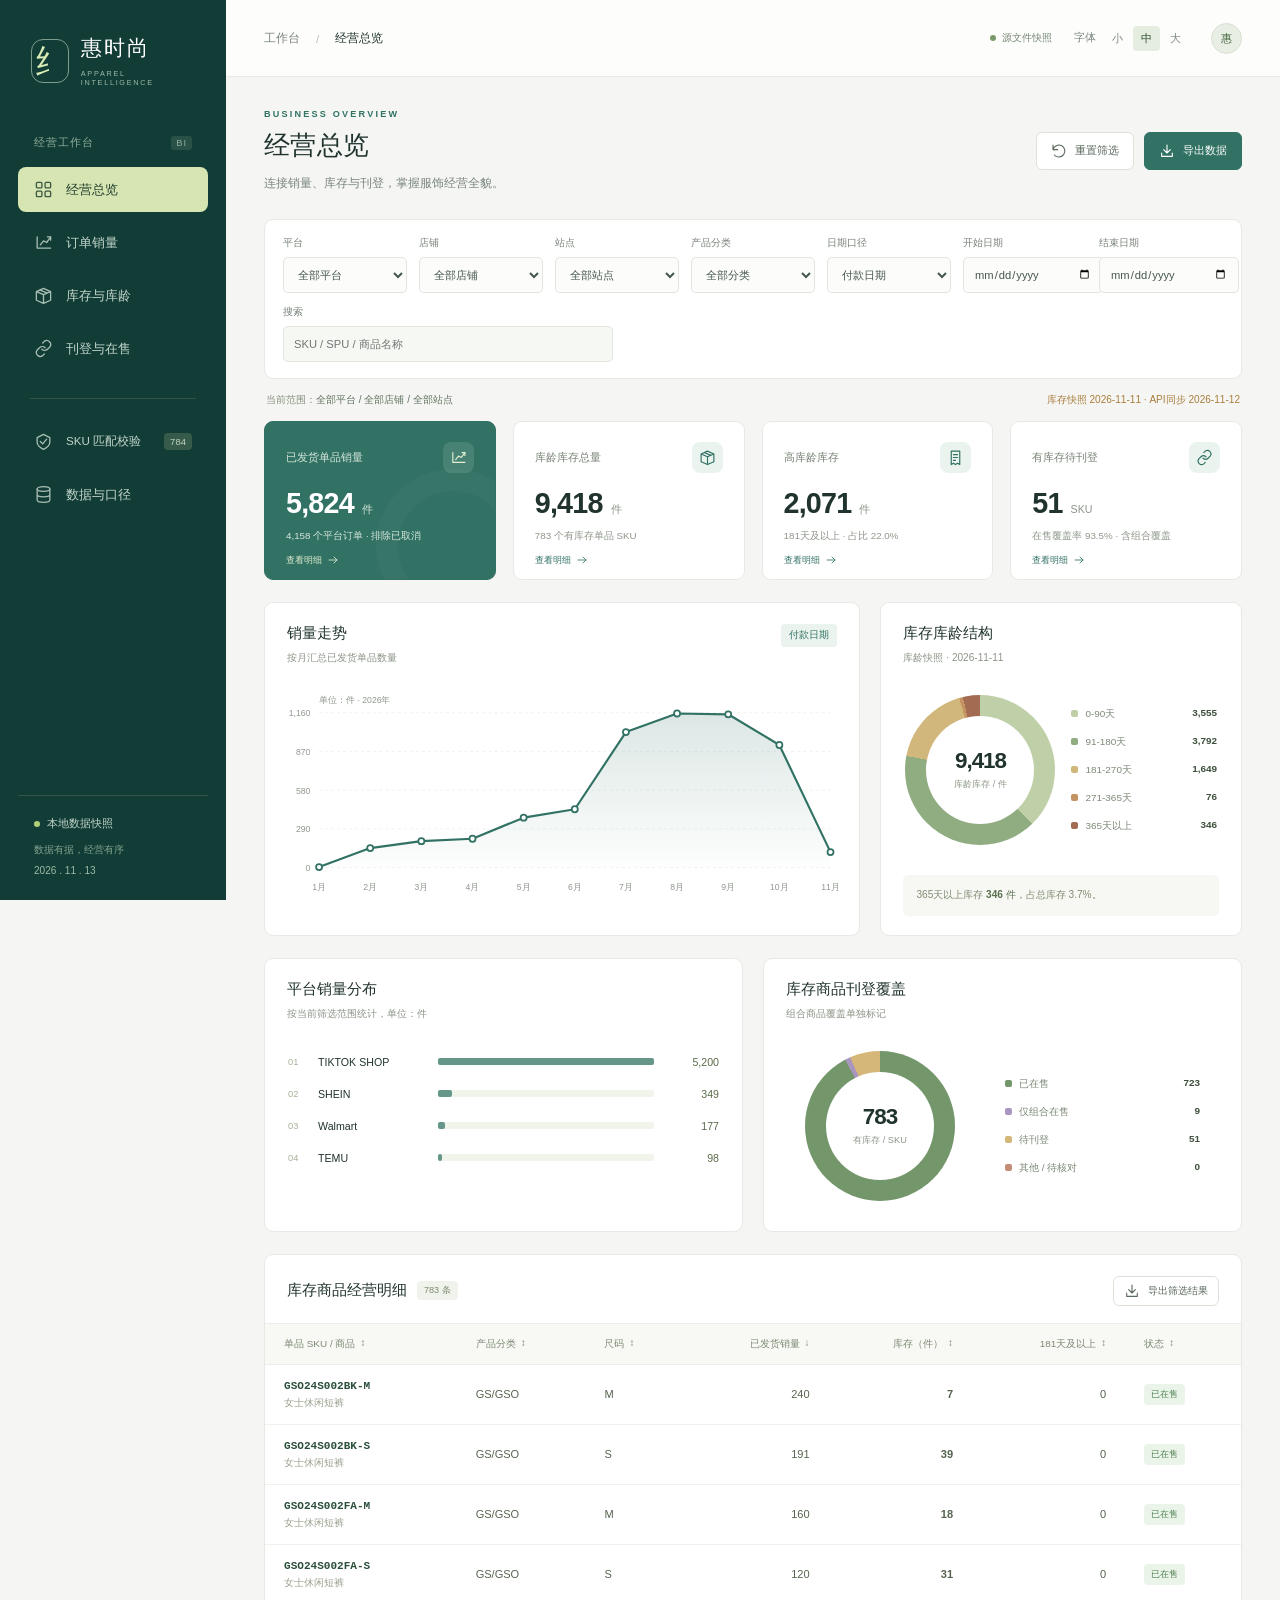
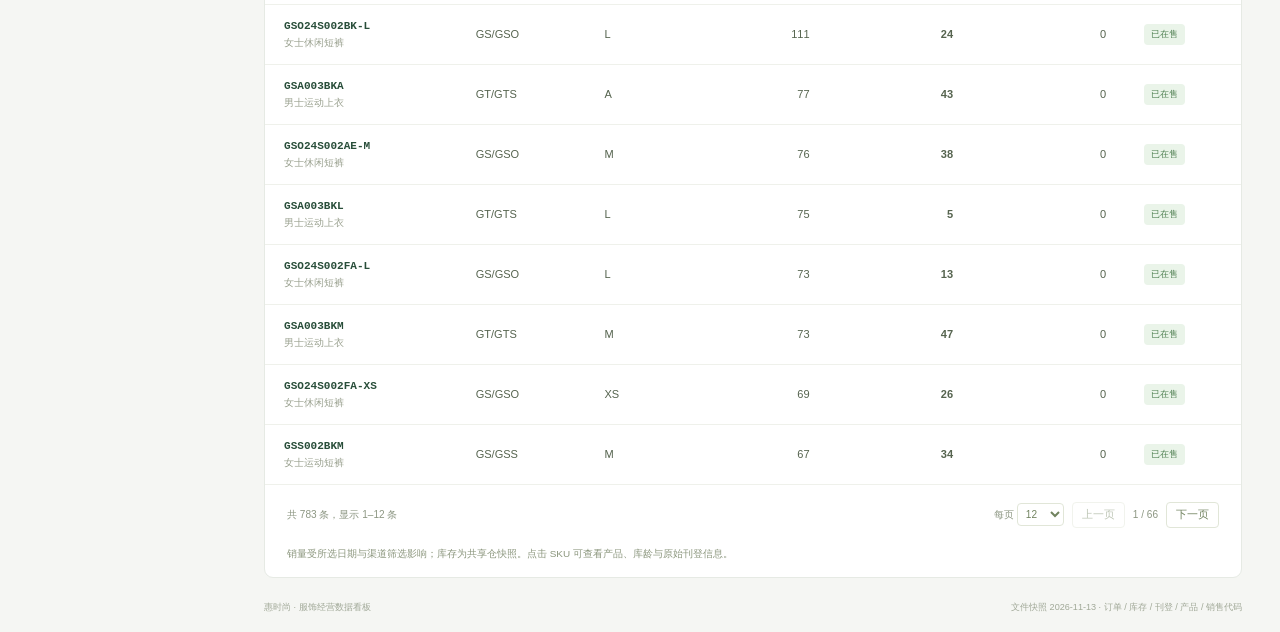
==== apparel-dashboard/index.html @ b4a25173 "Update apparel dashboard data 2026-11-13T14:54:15" ====
<!doctype html>
<html lang="zh-CN">
<head>
  <meta charset="UTF-8">
  <meta name="viewport" content="width=device-width, initial-scale=1">
  <meta name="description" content="服饰经营数据看板：订单销量、库存库龄、刊登覆盖与SKU匹配校验。">
  <meta name="color-scheme" content="light">
  <title>服饰经营数据看板 · 惠时尚</title>
  <link rel="stylesheet" href="styles.css?v=3ce8c00a2fdb092d">
</head>
<body>
  <aside class="sidebar">
    <a class="brand" href="#overview" aria-label="服饰经营首页"><span class="brand-mark">纟</span><span>惠时尚<small>APPAREL INTELLIGENCE</small></span></a>
    <div class="workspace-label">经营工作台 <span>BI</span></div>
    <nav id="navigation" aria-label="业务板块"></nav>
    <div class="sidebar-bottom"><span class="status-dot"></span>本地数据快照<small>数据有据，经营有序</small><div class="sidebar-date" id="snapshot-date"></div></div>
  </aside>
  <div class="shell">
    <header class="topbar"><div class="breadcrumb">工作台 <span>/</span> <strong id="breadcrumb">经营总览</strong></div><div class="top-actions"><span class="snapshot-label">源文件快照</span><div class="font-control" role="group" aria-label="字体显示大小"><span>字体</span><button data-font="small" aria-label="小字体">小</button><button data-font="medium" aria-label="中字体">中</button><button data-font="large" aria-label="大字体">大</button></div><span class="avatar">惠</span></div></header>
    <main id="main">
      <div class="page-heading"><div><div class="eyebrow" id="eyebrow">BUSINESS OVERVIEW</div><h1 id="page-title">经营总览</h1><p id="page-description"></p></div><div class="heading-actions"><button class="button secondary" id="reset-filters"></button><button class="button primary" id="export"></button></div></div>
      <div id="filters" class="filter-panel" aria-label="数据筛选"></div>
      <div id="active-scope" class="scope-line"></div>
      <div id="content" aria-live="polite"></div>
      <footer>惠时尚 · 服饰经营数据看板<span id="footer-info"></span></footer>
    </main>
  </div>
  <dialog id="detail-modal"><div class="modal-header"><div><span class="eyebrow">PRODUCT DETAIL</span><h2 id="modal-title"></h2></div><button id="close-modal" class="icon-button" aria-label="关闭详情">✕</button></div><div id="modal-body"></div></dialog>
  <div id="toast" role="status"></div>
  <script src="data.js?v=ad44c3f81081863e"></script>
  <script src="app.js?v=fc8ab3e1cd98511b"></script>
</body>
</html>
---- apparel-dashboard/styles.css ----
@charset "UTF-8";
:root{--accent:#317264;--accent-soft:#eaf3ed;--accent-rgb:49,114,100;--bg:#f5f6f3;--ink:#20332e;--muted:#7a8580;--line:#e6eae4;--font:14px;--sidebar:226px;font-family:Inter,"Segoe UI","Microsoft YaHei","PingFang SC",sans-serif;color:var(--ink);font-size:var(--font);font-synthesis:none}
*{box-sizing:border-box}body{margin:0;background:var(--bg)}button,input,select{font:inherit}button,a,input,select{outline-offset:3px}button{cursor:pointer}button:disabled{cursor:default;opacity:.45}a{color:inherit;text-decoration:none}button{color:inherit}svg{display:block}button svg{width:16px;height:16px;flex-shrink:0}.sidebar{width:var(--sidebar);background:#123d36;position:fixed;inset:0 auto 0 0;display:flex;flex-direction:column;padding:34px 18px 24px;color:#c2d5ca;z-index:30}.brand{display:flex;gap:12px;align-items:center;color:#fff;padding:0 13px;font-size:1.5rem;font-weight:600;letter-spacing:2px}.brand-mark{border:1px solid #7f9d8f;border-radius:12px;width:40px;height:44px;display:grid;place-items:center;font-family:serif;font-size:32px;color:#dbedb6;letter-spacing:0}.brand small{font-size:.52rem;display:block;letter-spacing:1.7px;margin-top:7px;color:#9db9a8;font-weight:500}.workspace-label{margin:49px 16px 17px;font-size:.75rem;letter-spacing:1px;color:#8fad9b;display:flex;justify-content:space-between}.workspace-label span{font-size:.66rem;background:#2a5147;padding:2px 5px;border-radius:3px}nav{display:flex;flex-direction:column;gap:8px}.nav-item{border:0;background:transparent;color:inherit;display:flex;align-items:center;padding:13px 16px;gap:13px;width:100%;border-radius:8px;text-align:left;font-size:.95rem}.nav-item svg{width:19px;height:19px;opacity:.85}.nav-item:hover{background:#204c40}.nav-item.active{background:#d6e5b2;color:#203e2e;font-weight:650}.nav-item .nav-count{margin-left:auto;background:#365b4a;color:#bed2bf;padding:3px 6px;font-size:.68rem;border-radius:4px}.nav-item.active .nav-count{background:#bfd098;color:#28432a}.nav-divider{border-top:1px solid #315348;margin:19px 12px 12px}.sidebar-bottom{margin-top:auto;padding:20px 16px 0;border-top:1px solid #315348;font-size:.8rem}.status-dot{width:6px;height:6px;background:#aed077;display:inline-block;border-radius:50%;margin-right:7px}.sidebar-bottom small{display:block;margin-top:12px;color:#81a18d;font-size:.73rem}.sidebar-date{font-size:.72rem;color:#9cb8a5;margin-top:8px;font-variant-numeric:tabular-nums}.shell{margin-left:var(--sidebar)}.topbar{height:77px;background:#fdfefb;border-bottom:1px solid var(--line);display:flex;justify-content:space-between;align-items:center;padding:0 38px}.breadcrumb{font-size:.83rem;color:var(--muted);display:flex;gap:16px;align-items:center}.breadcrumb span{color:#b8c1b9}.breadcrumb strong{font-weight:500;color:var(--ink)}.top-actions{display:flex;gap:22px;align-items:center}.snapshot-label{font-size:.74rem;color:#748573}.snapshot-label:before{content:"";display:inline-block;background:#7b9a69;width:6px;height:6px;border-radius:50%;margin-right:6px}.avatar{width:31px;height:31px;display:grid;place-items:center;background:#e8eee3;border:1px solid #d9e1d2;border-radius:50%;font-size:.8rem;color:#40643d}.font-control{display:flex;align-items:center;gap:2px}.font-control>span{font-size:.75rem;color:var(--muted);margin-right:6px}.font-control button{border:0;border-radius:4px;background:transparent;padding:5px 8px;color:#7f8a80;font-size:.8rem}.font-control button.selected{background:#e5ede1;color:#284b32;font-weight:650}main{max-width:1800px;margin:0 auto;padding:32px 38px 18px}.page-heading{display:flex;align-items:center;justify-content:space-between;margin-bottom:26px;gap:20px}.eyebrow{font-size:.65rem;letter-spacing:2.2px;color:var(--accent);font-weight:650;margin-bottom:9px}h1{font-size:1.85rem;letter-spacing:.4px;margin:0;font-weight:650}h2{font-size:1.05rem;margin:0;font-weight:600}h3{font-size:.95rem;font-weight:600;margin:0}p{line-height:1.7}.page-heading p{margin:10px 0 0;color:var(--muted);font-size:.83rem}.heading-actions{display:flex;gap:10px;flex-shrink:0}.button{border-radius:6px;padding:10px 14px;display:inline-flex;align-items:center;justify-content:center;gap:8px;font-size:.82rem;border:1px solid transparent;font-weight:500;white-space:nowrap}.button.primary{background:var(--accent);color:#fff;border-color:var(--accent)}.button.secondary{background:#fff;border-color:#dce2d8;color:#59685c}.button:hover{filter:brightness(.97)}.button.mini{padding:6px 10px;font-size:.74rem}.filter-panel{background:#fff;border:1px solid var(--line);border-radius:9px;padding:16px 18px;display:flex;gap:12px;align-items:end;flex-wrap:wrap}.filter-field{display:flex;flex-direction:column;gap:7px;flex:1;min-width:113px;max-width:215px}.filter-field label{font-size:.71rem;color:#778177}.filter-field select,.filter-field input{width:100%;border:1px solid #e1e6dd;background:#fcfdfb;padding:9px 10px;border-radius:5px;color:#45564a;font-size:.8rem;height:36px}.filter-field.search{flex:1.6;max-width:330px;min-width:175px}.filter-field.search input{background:#f6f8f3}.filter-field input[type=date]{font-variant-numeric:tabular-nums;min-width:140px}.filter-field select:focus,.filter-field input:focus{outline:1px solid var(--accent)}.scope-line{display:flex;align-items:center;justify-content:space-between;gap:12px;min-height:42px;padding:9px 2px;font-size:.72rem;color:#879082}.scope-line strong{color:#60705f;font-weight:500}.scope-line .scope-warning{color:#a97d3d}.metric-grid{display:grid;grid-template-columns:repeat(4,minmax(0,1fr));gap:17px;margin-bottom:22px}.metric{background:#fff;border:1px solid var(--line);border-radius:9px;position:relative;padding:20px 21px;min-height:143px;overflow:hidden}.metric-label{font-size:.8rem;color:#778275;display:flex;align-items:center;gap:8px}.metric-icon{margin-left:auto;padding:7px;background:var(--accent-soft);border-radius:8px;color:var(--accent)}.metric-icon svg{width:17px;height:17px}.metric-value{font-size:2.05rem;font-weight:600;font-variant-numeric:tabular-nums;letter-spacing:-.8px;line-height:1.4;margin-top:10px}.metric-value small{font-size:.76rem;color:#8b9388;letter-spacing:0;font-weight:400;margin-left:8px}.metric-note{margin-top:7px;font-size:.7rem;color:#8e978b}.metric.emphasis{background:var(--accent);color:#fff;border-color:var(--accent)}.metric.emphasis .metric-label,.metric.emphasis .metric-note,.metric.emphasis .metric-value small{color:#d7e7db}.metric.emphasis .metric-icon{background:#ffffff1c;color:#e3edd1}.metric.emphasis:after{content:"";position:absolute;width:110px;height:110px;border:22px solid #ffffff06;border-radius:50%;right:-35px;bottom:-44px}.grid-two{display:grid;grid-template-columns:1.65fr 1fr;gap:20px;margin-bottom:22px}.grid-equal{display:grid;grid-template-columns:1fr 1fr;gap:20px;margin-bottom:22px}.panel{background:#fff;border:1px solid var(--line);border-radius:9px;min-width:0;overflow:hidden}.panel-head{padding:21px 22px 0;display:flex;justify-content:space-between;align-items:flex-start;gap:15px}.panel-head .sub{margin-top:8px;font-size:.72rem;color:#8b9486}.small-pill{font-size:.68rem;color:var(--accent);background:var(--accent-soft);padding:5px 8px;border-radius:4px;white-space:nowrap}.chart{padding:10px 16px 13px;min-height:245px}.chart svg{width:100%;height:245px;overflow:visible}.chart text{fill:#8f988d;font-family:inherit;font-size:10px}.chart .grid-line{stroke:#edf0e9;stroke-dasharray:3 4}.chart .axis{stroke:#e4e9de}.legend{display:flex;gap:15px;align-items:center;flex-wrap:wrap;color:#87917e;font-size:.7rem}.legend i{display:inline-block;width:7px;height:7px;border-radius:2px;margin-right:5px}.donut-wrap{display:flex;align-items:center;justify-content:space-around;gap:16px;padding:30px 24px}.donut{width:150px;height:150px;border-radius:50%;flex-shrink:0;position:relative;display:grid;place-items:center}.donut:before{content:"";position:absolute;inset:21px;background:white;border-radius:50%}.donut-center{position:relative;text-align:center}.donut-center strong{font-size:1.6rem;display:block;letter-spacing:-1px;font-weight:600}.donut-center span{font-size:.66rem;color:#8d9788}.donut-legend{display:flex;flex-direction:column;gap:14px;flex:1;max-width:195px}.legend-row{display:flex;justify-content:space-between;gap:12px;font-size:.71rem;color:#7c8976}.legend-row strong{font-weight:550;color:#3f503d;font-variant-numeric:tabular-nums}.legend-name{display:flex;align-items:center;gap:7px;white-space:nowrap}.legend-name i{width:7px;height:7px;border-radius:2px;flex-shrink:0}.insight-strip{margin:0 22px 19px;padding:12px 13px;background:#f7f8f3;border-radius:5px;font-size:.72rem;line-height:1.65;color:#7f8b72}.insight-strip strong{color:#5b704f;font-weight:600}.table-toolbar{display:flex;justify-content:space-between;gap:15px;align-items:center;padding:21px 22px 17px}.table-heading{display:flex;align-items:center;gap:10px}.table-count{background:#f0f3eb;padding:3px 7px;border-radius:4px;font-size:.65rem;color:#7c8c70}.table-actions{display:flex;gap:8px;align-items:center}.segmented{padding:3px;background:#f3f5ef;border:1px solid #e8ecdf;border-radius:6px;display:flex;gap:2px}.segmented button{border:0;background:transparent;color:#87917c;font-size:.73rem;border-radius:4px;padding:6px 10px}.segmented button.active{background:#fff;color:var(--accent);box-shadow:0 1px 3px #2538190c}.table-scroll{overflow-x:auto}table{width:100%;border-collapse:collapse;white-space:nowrap;font-size:.79rem;text-align:left}thead{background:#f8f9f5;color:#7e8976}th{font-weight:500;font-size:.71rem;padding:13px 19px;border-block:1px solid #edf0e7}th button{background:none;border:0;color:inherit;padding:0;font:inherit;display:inline-flex;gap:5px}td{padding:14px 19px;border-bottom:1px solid #eff1eb;color:#56644f;max-width:340px;overflow:hidden;text-overflow:ellipsis}td.num,th.num{text-align:right;font-variant-numeric:tabular-nums}tbody tr:hover{background:#fafcf7}.sku-link{color:#294e3a;border:0;background:transparent;padding:0;font:inherit;font-weight:550;font-family:"Consolas","Microsoft YaHei",monospace;text-align:left}.sku-link:hover{color:var(--accent);text-decoration:underline}.subtext{font-size:.68rem;color:#9aa18f;display:block;margin-top:5px;max-width:210px;overflow:hidden;text-overflow:ellipsis}.badge{display:inline-flex;gap:5px;align-items:center;padding:4px 7px;border-radius:4px;font-size:.67rem;font-weight:500;white-space:nowrap;background:#f0f3eb;color:#7f8b74}.badge.green{background:#eaf4e9;color:#518153}.badge.orange{background:#fbf0df;color:#ab8041}.badge.purple{background:#f0ebf8;color:#8b70ad}.badge.red{background:#fbece8;color:#b77762}.badge.blue{background:#eaf0fa;color:#6a89b3}.age-bar{height:5px;width:100px;display:flex;border-radius:3px;overflow:hidden;gap:1px;background:#edf0e9;margin-top:7px}.age-bar i{height:100%;display:block}.pagination{display:flex;align-items:center;justify-content:space-between;gap:14px;padding:17px 22px;font-size:.72rem;color:#8c9682}.pagination-controls{display:flex;align-items:center;gap:8px}.pagination button{border:1px solid #e1e6d8;background:#fff;border-radius:4px;padding:5px 9px;color:#71835f;font-size:.75rem}.pagination select{border:1px solid #e1e6d8;border-radius:4px;padding:4px;background:#fff;color:#71835f}.empty{min-height:210px;display:flex;align-items:center;justify-content:center;flex-direction:column;gap:10px;color:#8f9988;font-size:.85rem}.empty svg{width:30px;height:30px;opacity:.4}.empty small{font-size:.73rem}.banner{display:flex;align-items:start;gap:12px;border:1px solid #e5e9d9;background:#f0f4e8;border-radius:7px;padding:14px 17px;margin-bottom:20px;color:#718259;font-size:.76rem;line-height:1.7}.banner svg{width:18px;height:18px;flex-shrink:0;margin-top:3px}.banner.warning{background:#fdf5e9;border-color:#f1e2cb;color:#aa8759}.banner button{margin-left:auto;border:0;background:transparent;color:inherit;white-space:nowrap;font-size:.76rem;text-decoration:underline}.progress-track{height:5px;background:#eff2e9;border-radius:3px;width:100%;overflow:hidden;margin-top:7px}.progress-track i{display:block;height:100%;background:var(--accent);border-radius:3px}.ranking{padding:15px 23px 23px}.rank-row{display:grid;grid-template-columns:20px 110px 1fr 55px;align-items:center;gap:10px;margin-top:20px;font-size:.76rem}.rank-row .rank-no{font-size:.66rem;color:#a5af98}.rank-row .rank-value{text-align:right;color:#596a49;font-variant-numeric:tabular-nums}.rank-bar{height:7px;background:#f1f4eb;border-radius:2px}.rank-bar i{display:block;height:100%;background:var(--accent);border-radius:2px;opacity:.72}.source-cards{display:grid;grid-template-columns:repeat(2,minmax(0,1fr));gap:20px;margin-bottom:20px}.source-card{padding:23px}.source-card h3{display:flex;justify-content:space-between;align-items:center}.source-card .filename{font-size:.75rem;color:#77836b;overflow-wrap:anywhere;margin:17px 0;line-height:1.7}.source-meta{display:flex;gap:25px;color:#98a28e;font-size:.72rem}.source-meta strong{color:#55703e;margin-left:5px}.definitions{padding:10px 24px 24px}.definition{padding:16px 0;border-bottom:1px solid var(--line);font-size:.79rem;line-height:1.9;color:#7d8872}.definition:last-child{border:0}.definition strong{display:block;color:#4c6142;font-weight:550;margin-bottom:5px}.definition code{color:#516a45;background:#eef2e7;padding:2px 5px;border-radius:3px;font-size:.74rem}footer{display:flex;justify-content:space-between;padding:23px 0 0;color:#a0a897;font-size:.65rem}dialog{border:1px solid #e1e7da;border-radius:12px;width:min(950px,calc(100vw - 30px));max-height:86vh;padding:0;box-shadow:0 25px 90px #152d2630;color:var(--ink)}dialog::backdrop{background:#163c345c;backdrop-filter:blur(3px)}.modal-header{display:flex;justify-content:space-between;align-items:center;padding:23px 26px;border-bottom:1px solid var(--line);position:sticky;top:0;background:#fff;z-index:1}.modal-header h2{font-size:1.3rem}.icon-button{border:0;background:#f0f4eb;border-radius:50%;width:32px;height:32px;color:#798c69}.modal-body,#modal-body{padding:24px}.detail-grid{display:grid;grid-template-columns:repeat(4,minmax(0,1fr));gap:20px;padding-bottom:23px}.detail-grid label{display:block;color:#95a187;font-size:.71rem;margin-bottom:8px}.detail-grid span{font-size:.84rem;color:#526846;overflow-wrap:anywhere}.modal-section{margin-bottom:24px}.modal-section h3{margin-bottom:15px}.modal-section table{font-size:.74rem}.modal-section td{max-width:300px}.nowrap{white-space:nowrap}#toast{position:fixed;bottom:28px;left:calc(50% + 70px);transform:translateX(-50%) translateY(100px);transition:transform .25s;background:#234638;color:#fff;padding:13px 21px;border-radius:8px;font-size:.8rem;z-index:100;box-shadow:0 6px 25px #1e3b2a20;max-width:90vw}#toast.visible{transform:translateX(-50%) translateY(0)}.table-note{padding:0 22px 15px;font-size:.71rem;color:#8b967d;line-height:1.8}.error-panel{padding:30px;background:#fff3ed;border:1px solid #ecd4c7;border-radius:9px;color:#98664a;line-height:1.8}.text-muted{color:#94a085}.text-warning{color:#b28947}.font-small{--font:12px}.font-medium{--font:14px}.font-large{--font:16px}
.metric{display:block;width:100%;text-align:left;font:inherit;transition:box-shadow .16s,border-color .16s,transform .16s}.metric.metric{padding-bottom:36px}.metric-value,.metric-note{display:block}.metric:hover{border-color:var(--accent);box-shadow:0 5px 18px #253b2210;transform:translateY(-2px)}.metric:focus-visible{outline:3px solid var(--accent);outline-offset:3px}.metric.selected{box-shadow:0 0 0 2px var(--accent);border-color:var(--accent)}.metric-hint{position:absolute;left:21px;right:21px;bottom:12px;display:flex;align-items:center;gap:5px;font-size:.66rem;color:var(--accent)}.metric-hint svg{width:12px;height:12px;transition:transform .16s}.metric.selected .metric-hint svg{transform:rotate(-90deg)}.metric.emphasis .metric-hint{color:#e3edd1}.metric.emphasis.selected{outline:2px solid var(--accent);outline-offset:3px}.summary-detail{margin:0 0 22px;scroll-margin-top:22px}.summary-detail>.panel{border-color:var(--accent);box-shadow:0 4px 18px #273b2410;border-top-width:3px}.summary-caption{margin-top:9px;font-size:.76rem;line-height:1.8;color:var(--accent)}.summary-detail .table-toolbar{align-items:flex-start;flex-wrap:wrap}.summary-detail .table-actions{flex-wrap:wrap}.summary-detail .table-heading h2{line-height:1.6}.summary-detail .segmented button{white-space:nowrap}
.nav-item[data-nav="audit"] .nav-text{white-space:nowrap;font-size:.83rem}#toast{visibility:hidden;opacity:0}#toast.visible{visibility:visible;opacity:1}
@media(max-width:1200px){.metric{padding-bottom:36px}.metric-hint{left:15px;right:15px}}
@media(max-width:600px){.metric{padding-bottom:36px}.metric-hint{left:12px;right:12px}.summary-detail .table-actions{gap:8px;justify-content:flex-start}.summary-detail .segmented{width:100%}.summary-detail .segmented button{flex:1}.summary-caption{font-size:.73rem}}
@media(prefers-reduced-motion:reduce){.metric,.metric-hint svg{transition:none}.metric:hover{transform:none}}
@media(min-width:1600px){main{padding-top:38px}.chart svg{height:270px}.donut-wrap{padding-top:42px;padding-bottom:42px}.metric{min-height:155px}}
@media(max-width:1200px){:root{--sidebar:190px}.sidebar{padding-inline:12px}.brand{font-size:1.25rem;padding:0 8px}.brand small{font-size:.47rem;letter-spacing:1px}.topbar{padding:0 25px}main{padding:27px 25px 16px}.metric-grid{gap:12px}.metric{padding:17px 15px}.metric-value{font-size:1.85rem}.grid-two{grid-template-columns:1.35fr 1fr}.donut-wrap{gap:15px;padding:30px 17px;flex-direction:column}.donut-legend{width:100%;max-width:none;display:grid;grid-template-columns:1fr 1fr;gap:10px 15px}.chart{padding-top:25px}.rank-row{grid-template-columns:16px 90px 1fr 50px}.font-large .metric-value{font-size:1.7rem}.font-large .grid-two{grid-template-columns:1fr 1fr}}
@media(max-width:900px){:root{--sidebar:72px}.sidebar{padding:24px 10px}.brand{justify-content:center;padding:0}.brand>span:not(.brand-mark),.workspace-label,.sidebar-bottom,.nav-text,.nav-count{display:none!important}.brand-mark{width:38px}.nav-item{justify-content:center;padding:14px 8px}.nav-item svg{width:22px;height:22px}nav{margin-top:38px}.nav-divider{margin:15px 0}.metric-grid{grid-template-columns:repeat(2,minmax(0,1fr))}.grid-two,.grid-equal{grid-template-columns:1fr}.donut-wrap{flex-direction:row}.donut-legend{display:flex;max-width:250px}.page-heading{align-items:flex-start}.heading-actions{padding-top:24px}.topbar{height:66px}.snapshot-label{display:none}.source-cards{grid-template-columns:1fr}.font-large .grid-two{grid-template-columns:1fr}}
@media(max-width:600px){:root{--sidebar:55px}.sidebar{padding-inline:5px}.brand-mark{width:32px;font-size:28px;height:36px}.topbar{padding:0 15px}.top-actions{gap:10px}.avatar{display:none}main{padding:23px 14px 16px}.page-heading{flex-direction:column;gap:16px;margin-bottom:19px}.heading-actions{padding:0;width:100%}.heading-actions .button{flex:1}.eyebrow{font-size:.6rem}h1{font-size:1.6rem}.filter-panel{padding:13px;gap:11px}.filter-field{min-width:calc(50% - 11px);max-width:none}.filter-field.search{max-width:none}.scope-line{align-items:start;line-height:1.7;flex-direction:column;gap:1px;padding-block:10px}.metric-grid{gap:10px}.metric{padding:14px 12px;min-height:133px}.metric-label{font-size:.73rem}.metric-icon{padding:5px}.metric-icon svg{width:14px;height:14px}.metric-value{font-size:1.7rem}.metric-note{font-size:.65rem;line-height:1.6}.donut-wrap{padding:25px 18px;gap:18px}.donut{width:120px;height:120px}.donut:before{inset:17px}.donut-center strong{font-size:1.35rem}.panel-head{padding:18px 17px 0}.table-toolbar{padding:18px 15px;align-items:start;flex-direction:column}.table-actions{width:100%;justify-content:space-between}.table-heading{flex-wrap:wrap}.pagination{padding:15px;align-items:start;flex-direction:column}.pagination-controls{flex-wrap:wrap}.detail-grid{grid-template-columns:repeat(2,minmax(0,1fr))}.legend-row{font-size:.66rem;gap:8px}.chart svg{height:220px}.chart{min-height:220px}.banner{padding:12px;font-size:.71rem;flex-wrap:wrap}.banner button{margin-left:29px}footer{flex-direction:column;gap:8px}#toast{left:50%}.breadcrumb{font-size:.75rem;gap:10px}}
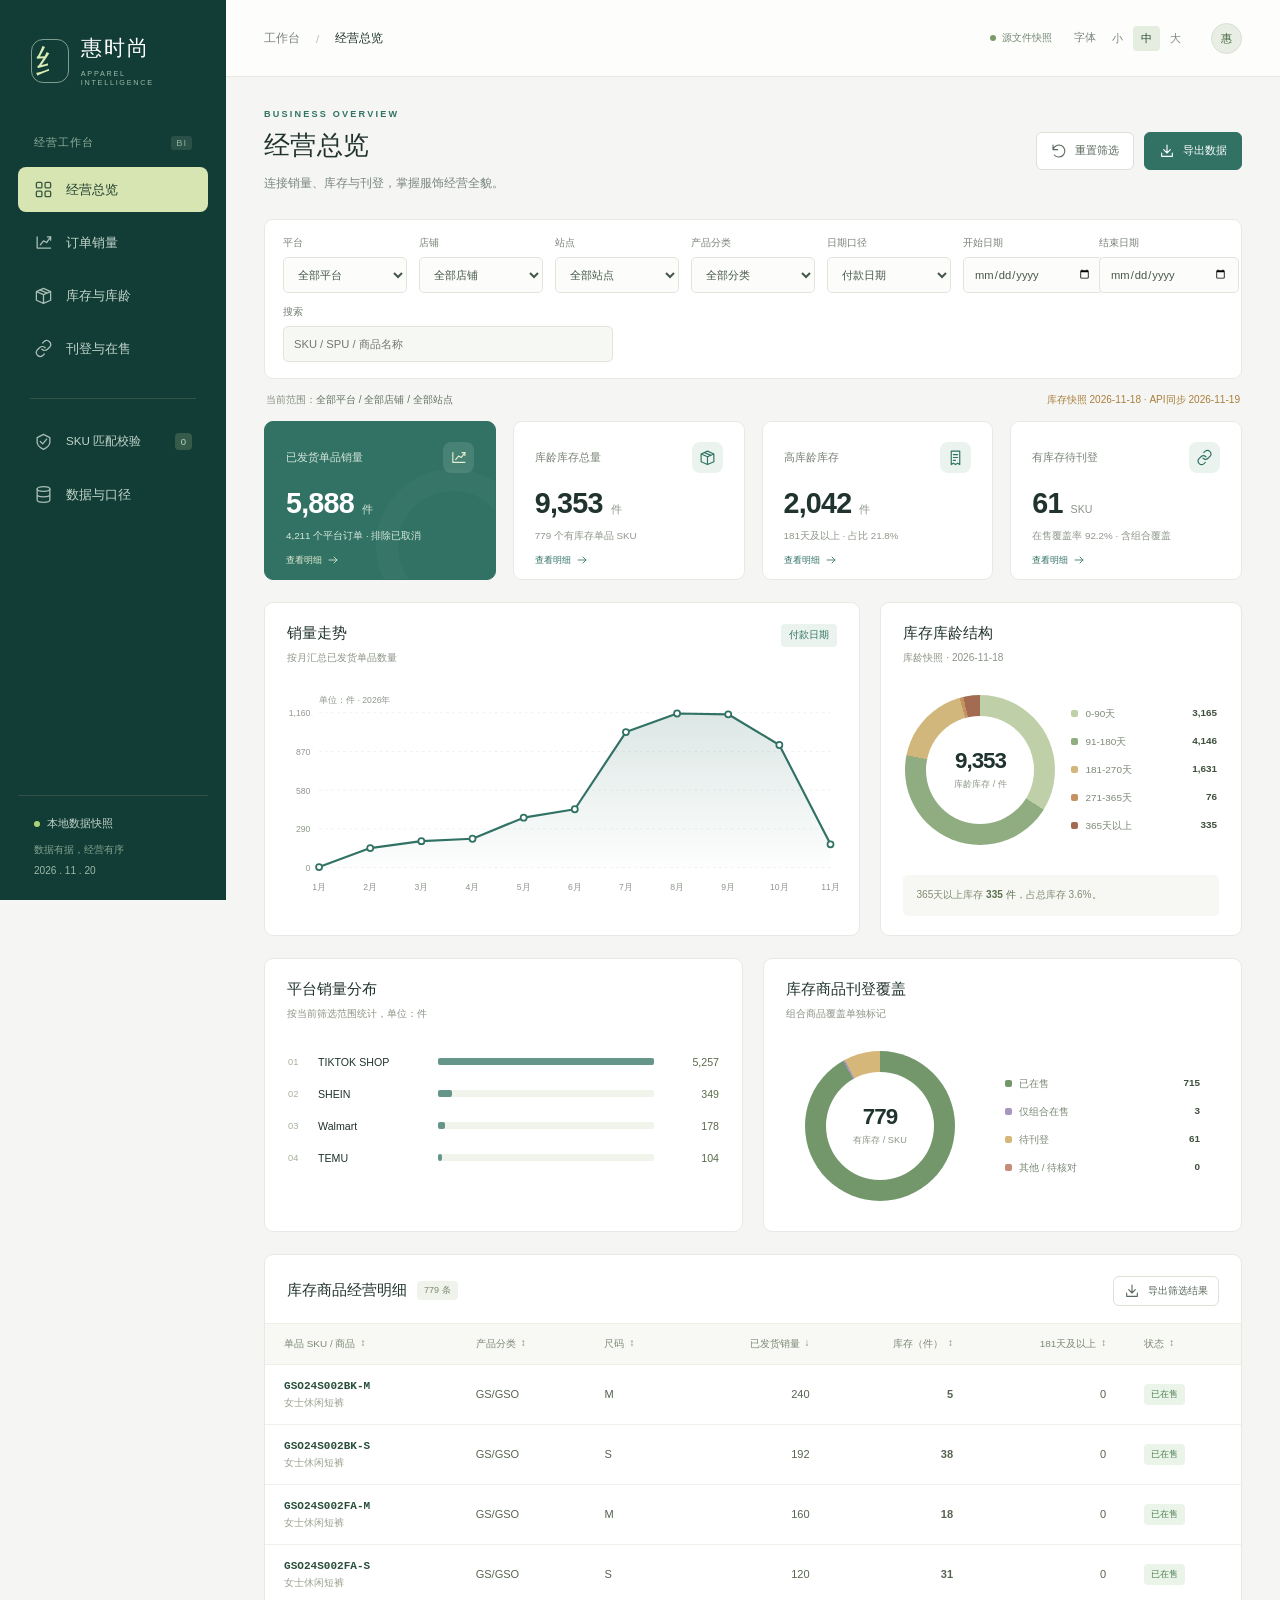
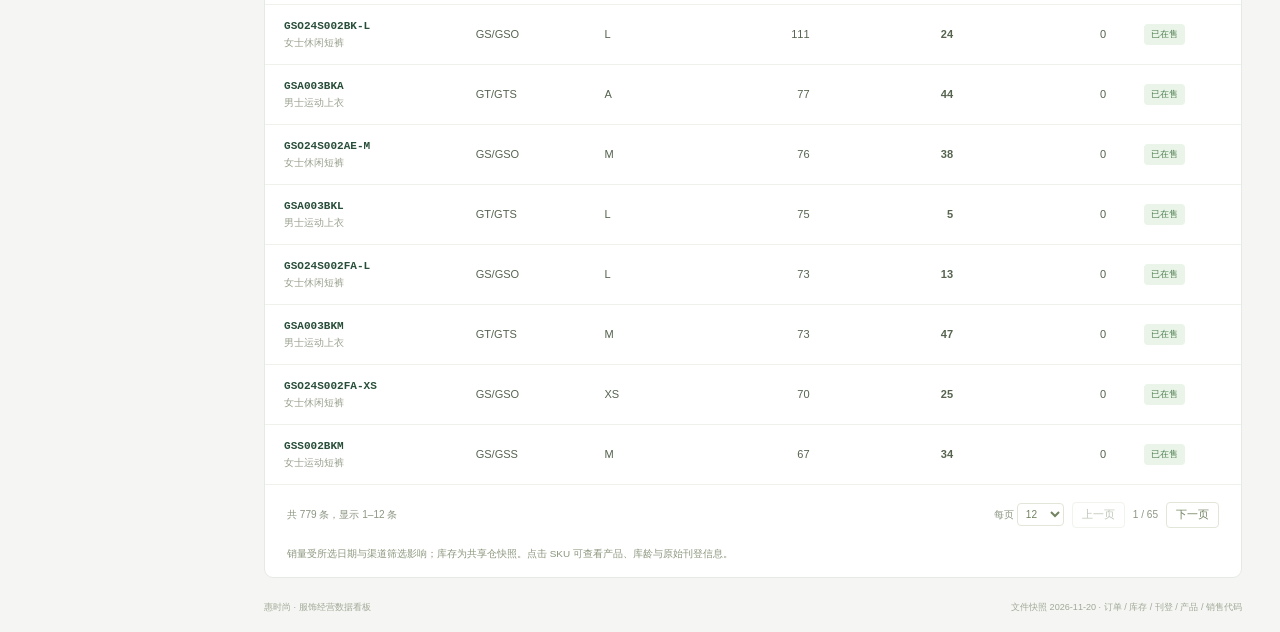
==== commit c5fc33d8: "Update apparel dashboard data 2026-11-20T17:24:40" ====
--- a/apparel-dashboard/index.html
+++ b/apparel-dashboard/index.html
@@ -6,7 +6,7 @@
   <meta name="description" content="服饰经营数据看板：订单销量、库存库龄、刊登覆盖与SKU匹配校验。">
   <meta name="color-scheme" content="light">
   <title>服饰经营数据看板 · 惠时尚</title>
-  <link rel="stylesheet" href="styles.css?v=3ce8c00a2fdb092d">
+  <link rel="stylesheet" href="styles.css?v=b3ac76f0374a4a55">
 </head>
 <body>
   <aside class="sidebar">
@@ -27,7 +27,8 @@
   </div>
   <dialog id="detail-modal"><div class="modal-header"><div><span class="eyebrow">PRODUCT DETAIL</span><h2 id="modal-title"></h2></div><button id="close-modal" class="icon-button" aria-label="关闭详情">✕</button></div><div id="modal-body"></div></dialog>
   <div id="toast" role="status"></div>
-  <script src="data.js?v=ad44c3f81081863e"></script>
-  <script src="app.js?v=fc8ab3e1cd98511b"></script>
+  <script src="data.js?v=b60cd43fce8aa4f0"></script>
+  <script src="history.js?v=b2da95bf17577408"></script>
+  <script src="app.js?v=25cd23b32bef9baa"></script>
 </body>
 </html>
--- a/apparel-dashboard/styles.css
+++ b/apparel-dashboard/styles.css
@@ -6,6 +6,9 @@
 @media(max-width:1200px){.metric{padding-bottom:36px}.metric-hint{left:15px;right:15px}}
 @media(max-width:600px){.metric{padding-bottom:36px}.metric-hint{left:12px;right:12px}.summary-detail .table-actions{gap:8px;justify-content:flex-start}.summary-detail .segmented{width:100%}.summary-detail .segmented button{flex:1}.summary-caption{font-size:.73rem}}
 @media(prefers-reduced-motion:reduce){.metric,.metric-hint svg{transition:none}.metric:hover{transform:none}}
+.inventory-tabs{display:flex;gap:7px;margin:0 0 20px;border-bottom:1px solid var(--line);padding-bottom:12px;flex-wrap:wrap}.inventory-tabs button{border:1px solid transparent;border-radius:6px;background:transparent;padding:10px 16px;font-size:.86rem;color:#8a927d}.inventory-tabs button.active{color:var(--accent);border-color:var(--accent);background:var(--accent-soft);font-weight:600}.history-controls{display:flex;gap:16px;flex-wrap:wrap;padding:20px;margin-bottom:20px;overflow:visible}.history-controls .filter-field{max-width:none;min-width:180px;flex:1}.history-controls .filter-field:nth-child(-n+2){flex:2;min-width:240px}.history-controls select{max-width:100%;overflow:hidden;text-overflow:ellipsis}.history-kpi-grid{display:grid;grid-template-columns:repeat(3,minmax(0,1fr));gap:16px;margin-bottom:22px}.history-kpi{background:#fff;border:1px solid var(--line);border-top:3px solid var(--accent);border-radius:8px;padding:18px 20px;text-align:left;min-width:0;transition:box-shadow .15s}.history-kpi>span{color:#859078;font-size:.8rem}.history-kpi strong{display:block;font-size:1.8rem;line-height:1.6;margin-top:8px;font-weight:600;font-variant-numeric:tabular-nums}.history-kpi strong small{font-size:.75rem;color:#93a083;margin-left:7px;font-weight:400}.history-kpi>div{color:#8b947f;font-size:.73rem;line-height:1.7}.history-kpi em{display:block;font-style:normal;color:var(--accent);font-size:.67rem;margin-top:9px}.history-kpi.selected,.history-kpi:hover{box-shadow:0 0 0 1px var(--accent)}.history-kpi:last-child{border-top-color:#b77661}.history-delta{font-variant-numeric:tabular-nums;font-weight:550}.history-delta.up{color:#b87257}.history-delta.down{color:#58846a}.history-delta.flat{color:#9aa48d}.history-comparison{margin-bottom:22px}.history-comparison .table-scroll{margin-top:17px}.history-comparison td{padding-block:12px}.history-chart .legend{justify-content:center;padding:0 8px 14px}.history-chart .legend>span{white-space:nowrap}#history-detail{scroll-margin-top:20px}#history-detail .table-actions{flex-wrap:wrap}#history-detail .segmented select{max-width:240px;border:0;background:transparent;color:#6b7c59;padding:6px 9px;font-size:.75rem}#history-detail .table-toolbar{flex-wrap:wrap;align-items:start}#history-detail .badge{max-width:300px;overflow:hidden;text-overflow:ellipsis;display:inline-block}#history-detail .subtext{overflow:visible;max-width:none}.history-controls .filter-field label{white-space:nowrap}
+@media(min-width:1650px){.history-kpi-grid{grid-template-columns:repeat(6,minmax(0,1fr))}.history-kpi{padding:17px 15px}.history-kpi>span{font-size:.74rem}.history-kpi>div{font-size:.67rem}}
+@media(max-width:650px){.history-controls{padding:15px;gap:13px}.history-controls .filter-field,.history-controls .filter-field:nth-child(-n+2){min-width:100%;max-width:100%}.history-kpi-grid{grid-template-columns:repeat(2,minmax(0,1fr));gap:10px}.history-kpi{padding:14px 12px}.history-kpi strong{font-size:1.5rem}.history-kpi>span{font-size:.72rem}.history-kpi>div{font-size:.66rem}.inventory-tabs button{padding:9px 10px;font-size:.79rem}#history-detail .table-actions{width:100%;justify-content:flex-start}}
 @media(min-width:1600px){main{padding-top:38px}.chart svg{height:270px}.donut-wrap{padding-top:42px;padding-bottom:42px}.metric{min-height:155px}}
 @media(max-width:1200px){:root{--sidebar:190px}.sidebar{padding-inline:12px}.brand{font-size:1.25rem;padding:0 8px}.brand small{font-size:.47rem;letter-spacing:1px}.topbar{padding:0 25px}main{padding:27px 25px 16px}.metric-grid{gap:12px}.metric{padding:17px 15px}.metric-value{font-size:1.85rem}.grid-two{grid-template-columns:1.35fr 1fr}.donut-wrap{gap:15px;padding:30px 17px;flex-direction:column}.donut-legend{width:100%;max-width:none;display:grid;grid-template-columns:1fr 1fr;gap:10px 15px}.chart{padding-top:25px}.rank-row{grid-template-columns:16px 90px 1fr 50px}.font-large .metric-value{font-size:1.7rem}.font-large .grid-two{grid-template-columns:1fr 1fr}}
 @media(max-width:900px){:root{--sidebar:72px}.sidebar{padding:24px 10px}.brand{justify-content:center;padding:0}.brand>span:not(.brand-mark),.workspace-label,.sidebar-bottom,.nav-text,.nav-count{display:none!important}.brand-mark{width:38px}.nav-item{justify-content:center;padding:14px 8px}.nav-item svg{width:22px;height:22px}nav{margin-top:38px}.nav-divider{margin:15px 0}.metric-grid{grid-template-columns:repeat(2,minmax(0,1fr))}.grid-two,.grid-equal{grid-template-columns:1fr}.donut-wrap{flex-direction:row}.donut-legend{display:flex;max-width:250px}.page-heading{align-items:flex-start}.heading-actions{padding-top:24px}.topbar{height:66px}.snapshot-label{display:none}.source-cards{grid-template-columns:1fr}.font-large .grid-two{grid-template-columns:1fr}}
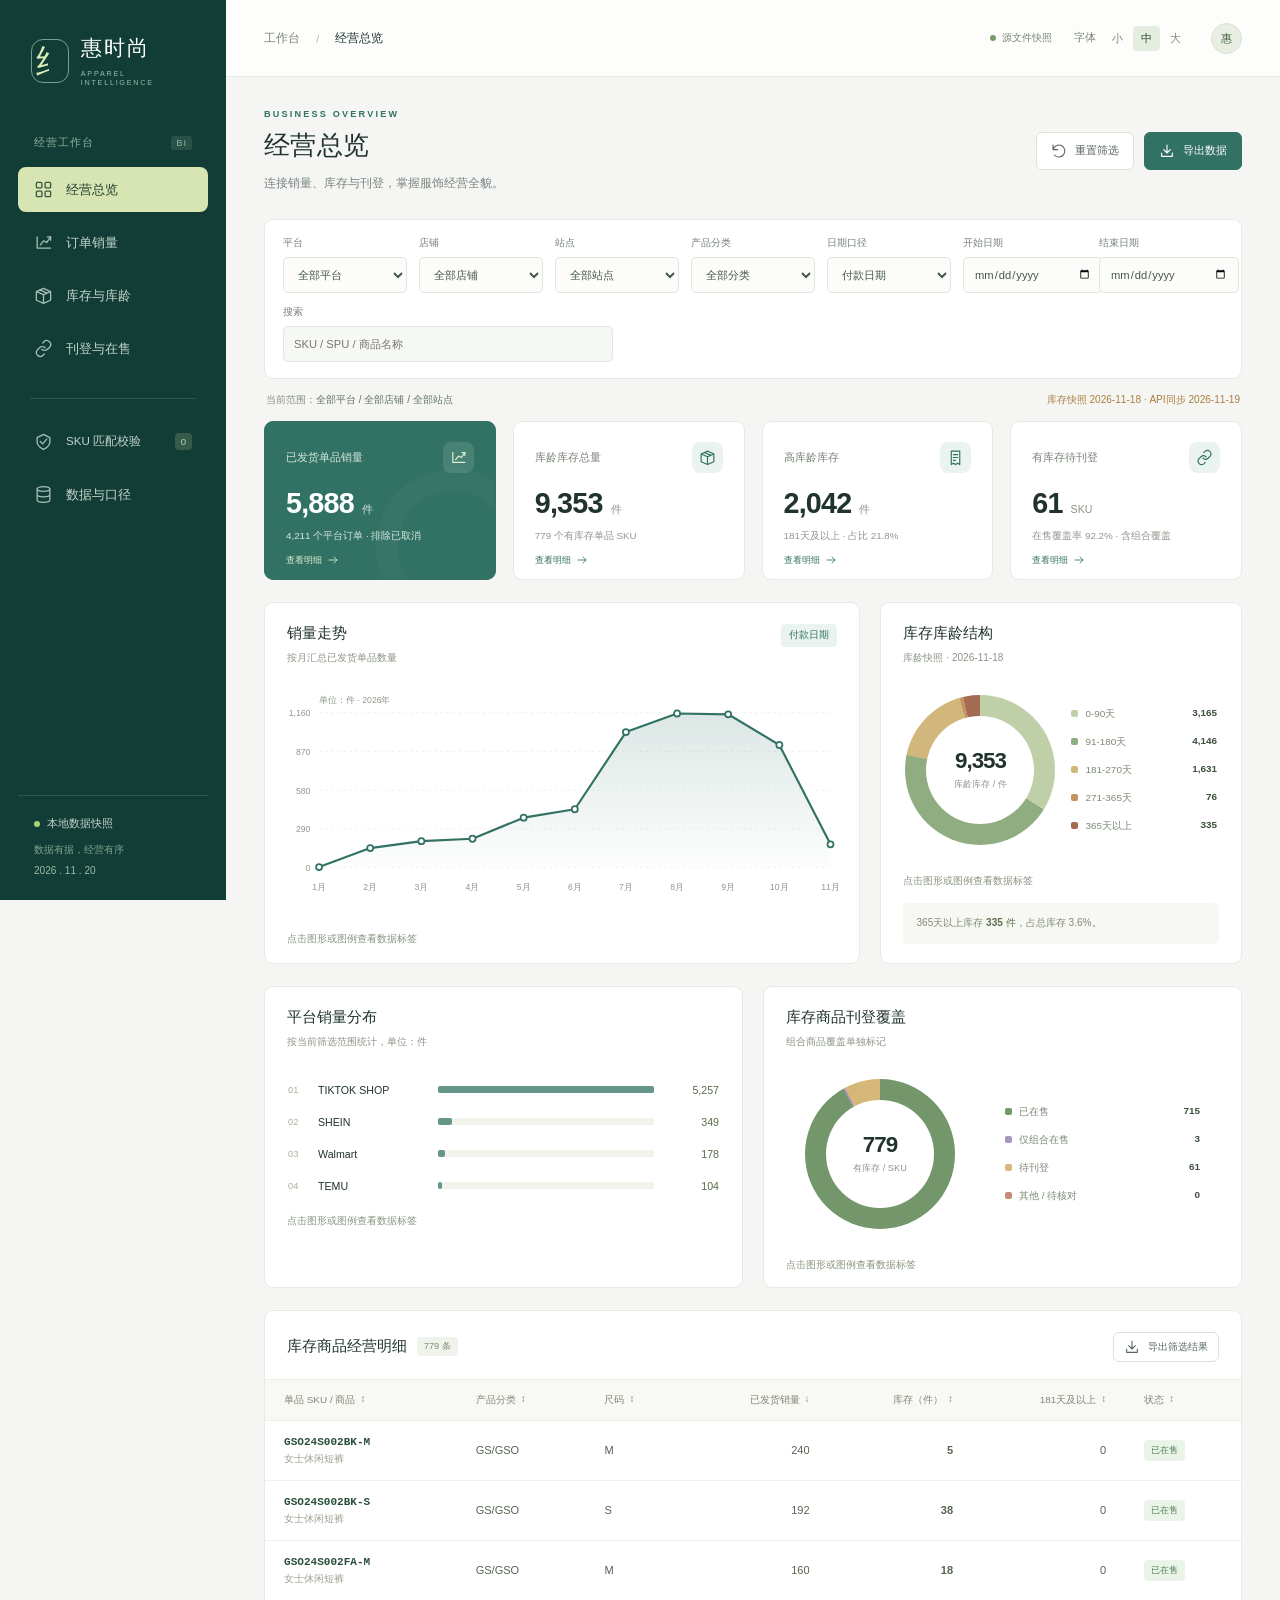
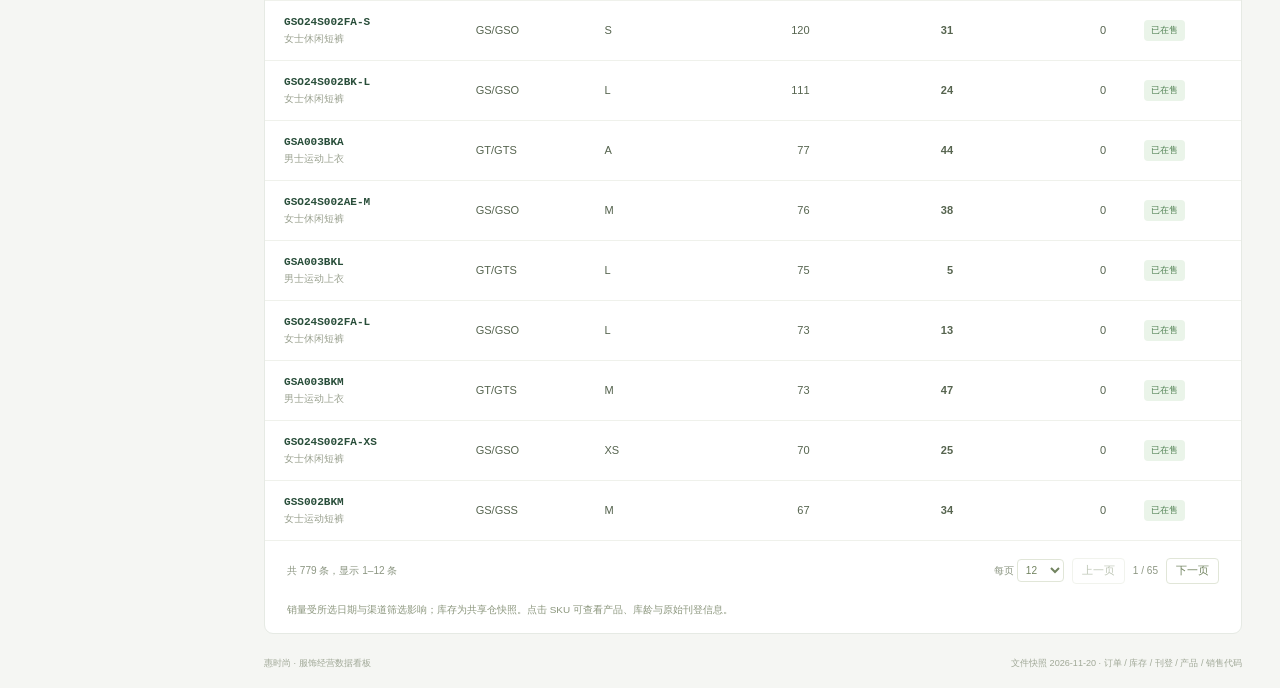
==== commit 909e85ea: "Update apparel dashboard data 2026-11-20T17:37:01" ====
--- a/apparel-dashboard/index.html
+++ b/apparel-dashboard/index.html
@@ -6,7 +6,7 @@
   <meta name="description" content="服饰经营数据看板：订单销量、库存库龄、刊登覆盖与SKU匹配校验。">
   <meta name="color-scheme" content="light">
   <title>服饰经营数据看板 · 惠时尚</title>
-  <link rel="stylesheet" href="styles.css?v=b3ac76f0374a4a55">
+  <link rel="stylesheet" href="styles.css?v=d72ed5adf27a8ac1">
 </head>
 <body>
   <aside class="sidebar">
@@ -27,8 +27,8 @@
   </div>
   <dialog id="detail-modal"><div class="modal-header"><div><span class="eyebrow">PRODUCT DETAIL</span><h2 id="modal-title"></h2></div><button id="close-modal" class="icon-button" aria-label="关闭详情">✕</button></div><div id="modal-body"></div></dialog>
   <div id="toast" role="status"></div>
-  <script src="data.js?v=b60cd43fce8aa4f0"></script>
+  <script src="data.js?v=93df504c79707b60"></script>
   <script src="history.js?v=b2da95bf17577408"></script>
-  <script src="app.js?v=25cd23b32bef9baa"></script>
+  <script src="app.js?v=86401fcd9ac41039"></script>
 </body>
 </html>
--- a/apparel-dashboard/styles.css
+++ b/apparel-dashboard/styles.css
@@ -9,6 +9,7 @@
 .inventory-tabs{display:flex;gap:7px;margin:0 0 20px;border-bottom:1px solid var(--line);padding-bottom:12px;flex-wrap:wrap}.inventory-tabs button{border:1px solid transparent;border-radius:6px;background:transparent;padding:10px 16px;font-size:.86rem;color:#8a927d}.inventory-tabs button.active{color:var(--accent);border-color:var(--accent);background:var(--accent-soft);font-weight:600}.history-controls{display:flex;gap:16px;flex-wrap:wrap;padding:20px;margin-bottom:20px;overflow:visible}.history-controls .filter-field{max-width:none;min-width:180px;flex:1}.history-controls .filter-field:nth-child(-n+2){flex:2;min-width:240px}.history-controls select{max-width:100%;overflow:hidden;text-overflow:ellipsis}.history-kpi-grid{display:grid;grid-template-columns:repeat(3,minmax(0,1fr));gap:16px;margin-bottom:22px}.history-kpi{background:#fff;border:1px solid var(--line);border-top:3px solid var(--accent);border-radius:8px;padding:18px 20px;text-align:left;min-width:0;transition:box-shadow .15s}.history-kpi>span{color:#859078;font-size:.8rem}.history-kpi strong{display:block;font-size:1.8rem;line-height:1.6;margin-top:8px;font-weight:600;font-variant-numeric:tabular-nums}.history-kpi strong small{font-size:.75rem;color:#93a083;margin-left:7px;font-weight:400}.history-kpi>div{color:#8b947f;font-size:.73rem;line-height:1.7}.history-kpi em{display:block;font-style:normal;color:var(--accent);font-size:.67rem;margin-top:9px}.history-kpi.selected,.history-kpi:hover{box-shadow:0 0 0 1px var(--accent)}.history-kpi:last-child{border-top-color:#b77661}.history-delta{font-variant-numeric:tabular-nums;font-weight:550}.history-delta.up{color:#b87257}.history-delta.down{color:#58846a}.history-delta.flat{color:#9aa48d}.history-comparison{margin-bottom:22px}.history-comparison .table-scroll{margin-top:17px}.history-comparison td{padding-block:12px}.history-chart .legend{justify-content:center;padding:0 8px 14px}.history-chart .legend>span{white-space:nowrap}#history-detail{scroll-margin-top:20px}#history-detail .table-actions{flex-wrap:wrap}#history-detail .segmented select{max-width:240px;border:0;background:transparent;color:#6b7c59;padding:6px 9px;font-size:.75rem}#history-detail .table-toolbar{flex-wrap:wrap;align-items:start}#history-detail .badge{max-width:300px;overflow:hidden;text-overflow:ellipsis;display:inline-block}#history-detail .subtext{overflow:visible;max-width:none}.history-controls .filter-field label{white-space:nowrap}
 @media(min-width:1650px){.history-kpi-grid{grid-template-columns:repeat(6,minmax(0,1fr))}.history-kpi{padding:17px 15px}.history-kpi>span{font-size:.74rem}.history-kpi>div{font-size:.67rem}}
 @media(max-width:650px){.history-controls{padding:15px;gap:13px}.history-controls .filter-field,.history-controls .filter-field:nth-child(-n+2){min-width:100%;max-width:100%}.history-kpi-grid{grid-template-columns:repeat(2,minmax(0,1fr));gap:10px}.history-kpi{padding:14px 12px}.history-kpi strong{font-size:1.5rem}.history-kpi>span{font-size:.72rem}.history-kpi>div{font-size:.66rem}.inventory-tabs button{padding:9px 10px;font-size:.79rem}#history-detail .table-actions{width:100%;justify-content:flex-start}}
+.interactive-chart{min-width:0;position:relative}.chart-hint{padding:0 22px 15px;color:#889480;font-size:.68rem}.mini-chart{display:inline-block;vertical-align:middle}.interactive-chart [data-chart-point],.interactive-chart [data-chart-pie]{cursor:pointer}.interactive-chart [role=button]:focus-visible{outline:2px solid var(--accent);outline-offset:4px;border-radius:4px}.interactive-chart .chart-hit{pointer-events:all}.interactive-chart g.chart-selected .chart-dot,.interactive-chart g:focus .chart-dot{r:5.5;stroke-width:3}.legend-row.chart-selected,.rank-row.chart-selected{background:var(--accent-soft);border-radius:4px}.chart-data-label{position:fixed;z-index:90;width:340px;max-width:calc(100vw - 20px);max-height:calc(100vh - 20px);overflow:auto;padding:15px 17px;border:1px solid var(--accent);border-radius:9px;background:#fff;box-shadow:0 8px 35px #163c3429;color:var(--ink);font-size:.78rem;line-height:1.6;box-sizing:border-box}.chart-data-label[hidden]{display:none}.chart-label-heading{display:flex;align-items:start;justify-content:space-between;gap:10px;border-bottom:1px solid var(--line);padding-bottom:10px;margin-bottom:10px;overflow-wrap:anywhere}.chart-label-heading strong{font-size:.86rem}.chart-label-heading button{border:0;background:var(--accent-soft);color:var(--accent);border-radius:4px;font-size:1.1rem;width:28px;height:28px;line-height:1;flex-shrink:0}.chart-label-values>div{display:flex;align-items:center;gap:9px;padding:5px 0;flex-wrap:wrap}.chart-label-values>div>span{display:flex;align-items:center;gap:7px;flex:1;min-width:120px;color:#75816b}.chart-label-values i{width:8px;height:8px;flex-shrink:0;border-radius:2px}.chart-label-values strong{font-variant-numeric:tabular-nums}.chart-label-values small{font-size:.65rem;margin-left:5px;font-weight:400;color:#87927b}.chart-label-values em{font-style:normal;color:var(--accent);font-size:.71rem;font-variant-numeric:tabular-nums}.chart-label-note{font-size:.67rem;color:#89937f;border-top:1px solid var(--line);margin-top:9px;padding-top:9px}
 @media(min-width:1600px){main{padding-top:38px}.chart svg{height:270px}.donut-wrap{padding-top:42px;padding-bottom:42px}.metric{min-height:155px}}
 @media(max-width:1200px){:root{--sidebar:190px}.sidebar{padding-inline:12px}.brand{font-size:1.25rem;padding:0 8px}.brand small{font-size:.47rem;letter-spacing:1px}.topbar{padding:0 25px}main{padding:27px 25px 16px}.metric-grid{gap:12px}.metric{padding:17px 15px}.metric-value{font-size:1.85rem}.grid-two{grid-template-columns:1.35fr 1fr}.donut-wrap{gap:15px;padding:30px 17px;flex-direction:column}.donut-legend{width:100%;max-width:none;display:grid;grid-template-columns:1fr 1fr;gap:10px 15px}.chart{padding-top:25px}.rank-row{grid-template-columns:16px 90px 1fr 50px}.font-large .metric-value{font-size:1.7rem}.font-large .grid-two{grid-template-columns:1fr 1fr}}
 @media(max-width:900px){:root{--sidebar:72px}.sidebar{padding:24px 10px}.brand{justify-content:center;padding:0}.brand>span:not(.brand-mark),.workspace-label,.sidebar-bottom,.nav-text,.nav-count{display:none!important}.brand-mark{width:38px}.nav-item{justify-content:center;padding:14px 8px}.nav-item svg{width:22px;height:22px}nav{margin-top:38px}.nav-divider{margin:15px 0}.metric-grid{grid-template-columns:repeat(2,minmax(0,1fr))}.grid-two,.grid-equal{grid-template-columns:1fr}.donut-wrap{flex-direction:row}.donut-legend{display:flex;max-width:250px}.page-heading{align-items:flex-start}.heading-actions{padding-top:24px}.topbar{height:66px}.snapshot-label{display:none}.source-cards{grid-template-columns:1fr}.font-large .grid-two{grid-template-columns:1fr}}
